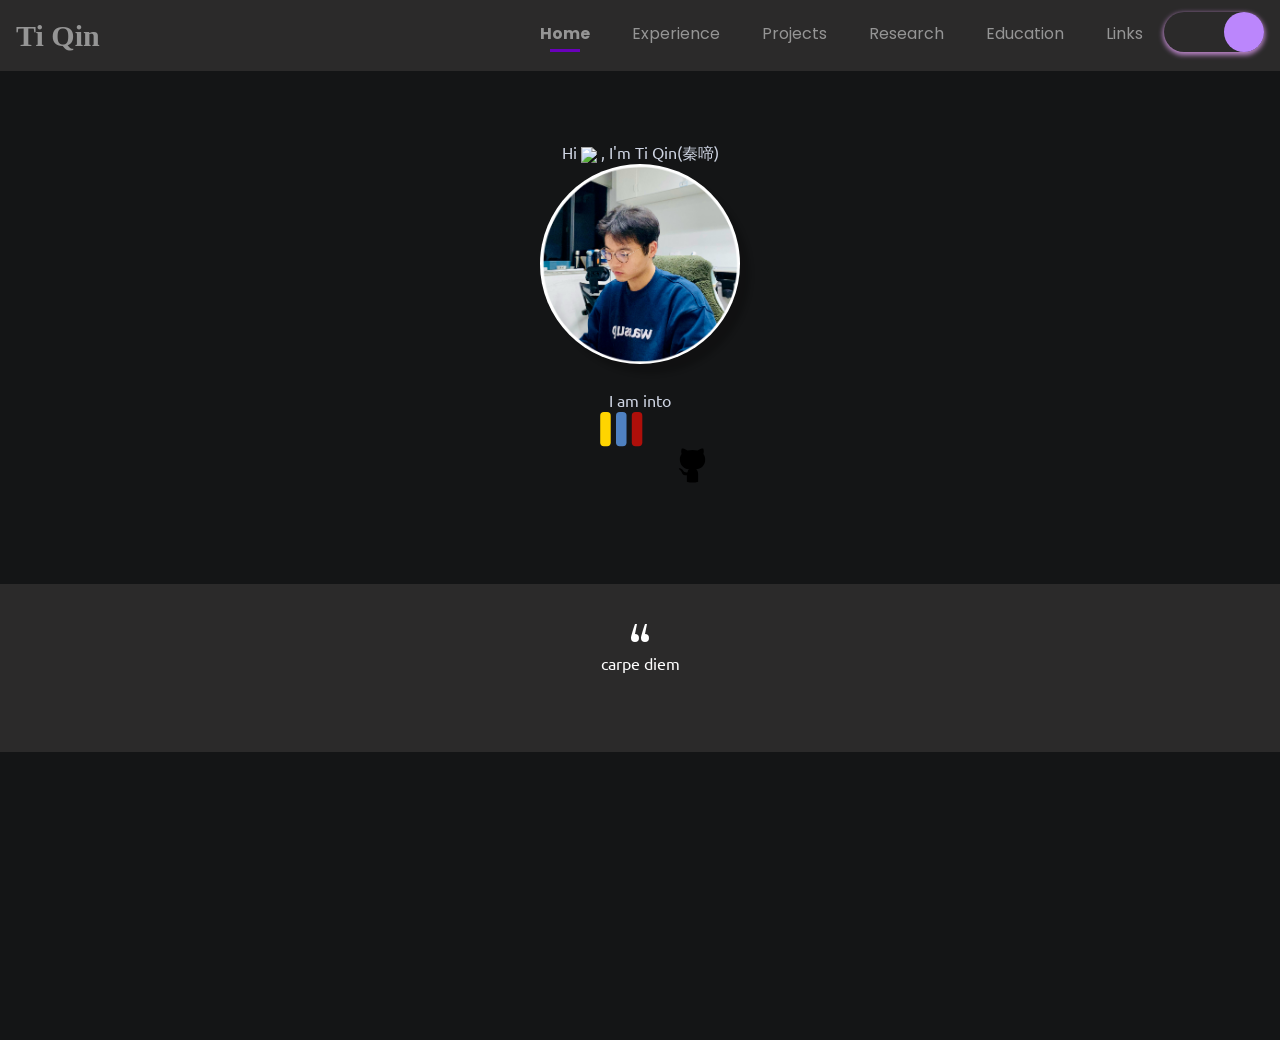
==== index.html @ 48e87ee4 "Deploy personal website" ====
<!DOCTYPE html>
<html lang="en" light-mode="dark">

<head>
    <title>Ti Qin | Home</title>
    <meta charset="UTF-8">
    <meta name="viewport" content="width=device-width, initial-scale=1.0">
    <meta name="keywords" content="free portfolio template,portfolio template, portfolio website template, open source, open sourcing, contributing to open source" />
    <meta name="description" content="This project serves free and beautiful portfolio template for everyone. Anyone can showcase their work including moocs, education, projects, experience,etc. to the world." />
    <!-- Robot.txt -->
    <meta name="robots" content="index,follow" />
    <meta name="Googlebot" content="index,follow" />
    <meta name="AdsBot-Google" content="index,follow" />
    <meta property="og:site_name" content="https://portfolio.smaranjitghose.codes/">
    <meta property="og:title" content="Ti Qin | Home">
    <meta property="og:description" content="This project serves free and beautiful portfolio template for everyone. Anyone can showcase their work including moocs, education, projects, experience,etc. to the world.">
    <meta property="og:type" content="website">
    <meta property="og:url" content="https://portfolio.smaranjitghose.codes/">
    <meta name="twitter:card" content="summary">
    <meta name="twitter:site" content="https://portfolio.smaranjitghose.codes/">
    <meta name="application-name" content="Ti Qin | Home" />
    <meta name="apple-mobile-web-app-title" content="Ti Qin | Home" />
    <meta name="summary" content="An open source project aimed at providing free and beautiful templates to everyone for building their portfolio websites and showcase their work to the world." />
    <!--For Dark/Light mode Toggle-->
    <script src="https://code.iconify.design/1/1.0.4/iconify.min.js"></script>
    <!--Import Google Icon Font-->
    <link rel="stylesheet" href="https://maxcdn.bootstrapcdn.com/bootstrap/4.5.0/css/bootstrap.min.css" />
    <link href="https://fonts.googleapis.com/css2?family=Poppins:wght@200;300&display=swap" rel="stylesheet">
    <script src='https://kit.fontawesome.com/a076d05399.js'></script>
    <link rel="stylesheet" href="assets/css/preloader.css">
    <link rel="stylesheet" href="assets/css/home.css">
    <link rel="stylesheet" href="assets/css/style.css">
    <!-- Favicon -->
    <link id='favicon' rel="shortcut icon" href="assets/images/Cloud.PNG" type="image/x-png">
    <!-- Font awesome icons -->
    <link rel="stylesheet" href="https://cdnjs.cloudflare.com/ajax/libs/font-awesome/5.15.1/css/all.min.css" integrity="sha512-+4zCK9k+qNFUR5X+cKL9EIR+ZOhtIloNl9GIKS57V1MyNsYpYcUrUeQc9vNfzsWfV28IaLL3i96P9sdNyeRssA==" crossorigin="anonymous" />
    <link rel="stylesheet" href="https://cdn.jsdelivr.net/gh/jpswalsh/academicons@1/css/academicons.min.css">
    <script defer src="./assets/js/dynamicTitle.js"></script>
    <!-- Global site tag (gtag.js) - Google Analytics -->
    <script async src="https://www.googletagmanager.com/gtag/js?id=G-M11CMZ12Q"></script>
    <script>
        window.dataLayer = window.dataLayer || [];
        function gtag(){dataLayer.push(arguments);}
        gtag('js', new Date());

        gtag('config', 'G-M11CMZ12Q');
    </script>
</head>

<body class="no-scroll-preload">
    <!-- loader -->
    <div class="loader-container">
        <div class="atom">
            <div class="electron"></div>
            <div class="electron-alpha"></div>
            <div class="electron-omega"></div>
        </div>
    </div>

    <!--Dynamic Nav Bar-->

    <!--Particles effect-->
    <div id="home">
        <section class="center">
            <div id="particles-js"></div>
        </section>
    </div>
    <center>
        <!-- Home Section -->
        <div class="text col-sm-6" style="margin-top: 140px;">Hi <span class="wave"><img src="assets/images/Hand.gif" width="35px"></span>&nbsp;, I'm <span class="header">Ti Qin(秦啼)</span>
            <div class="center">
                <div>
                    <img src="assets/images/man.jpg" alt="" class="rounded-circle" height="200" width="200">
                </div>
                <br/>
                <span style="display: inline;">I am into <span class="animated-text"
                    data-words="Bioinformatics, Machine Learning, Genetics, Multi-Omics, Evolution"></span>
                </span>
                <div>
                    <div class="social-icons">

                        <!--
                        <a class="socialicon twitter" href="" target="_blank" rel="author">
                            SVG code for twitter icon
                            <svg class="twitter-icon" version="1.1" id="Layer_1" xmlns="http://www.w3.org/2000/svg" xmlns:xlink="http://www.w3.org/1999/xlink" x="0px" y="0px" viewBox="0 0 500 500" enable-background="new 0 0 500 500" xml:space="preserve">
                                bird body
                                <path id="body" fill="#5DA8DC" d="M142.9,364.1c-1.6,1-3,1.7-4,2.3c-3,1.5-7.9,3.8-14.9,6.9c-7,3.1-14.7,5.7-23.1,7.9
                                                c-8.4,2.2-15.6,3.8-21.8,4.7c-6.2,0.9-12.2,1.5-18.1,1.8s-11.4,0.3-16.7,0c-5.2-0.3-8.5-0.5-9.6-0.6l-1.8-0.2l-0.4-0.1l-0.4-0.1v0.8
                                                h0.2l0.1,0.1l0.1,0.1l0.1,0.1l0.1,0.1l0.1,0.1H33l0.4,0.2l0.4,0.2l0.1,0.1l0.1,0.1l0.1,0.1l0.1,0.1l3.6,2.2c2.4,1.5,4.5,2.6,6.4,3.6
                                                s6.6,3.3,14.1,7.1c7.6,3.7,16.6,7.4,27.2,11.1s18.6,6.2,24,7.4c5.4,1.3,12.8,2.6,22.2,3.9s14.9,2.1,16.3,2.2
                                                c1.5,0.1,3.3,0.3,5.5,0.4l3.3,0.2v0.2h25.6v-0.2l14-1.3c9.3-0.9,17.6-2.1,25-3.3c7.3-1.3,14.9-3.1,22.8-5.5
                                                c7.9-2.4,15.3-4.9,22.4-7.7c7.1-2.8,13.7-5.7,19.7-9c6.1-3.2,11.3-6,15.6-8.5c4.3-2.5,9.1-5.6,14.2-9.3c5.2-3.7,10-7.5,14.6-11.2
                                                s7.1-5.9,7.7-6.4c0.6-0.6,4-4,10.2-10.2c6.2-6.3,11.3-11.9,15.4-16.8c4-5,8-10.3,12-15.9c3.9-5.6,8.3-12.5,13-20.6
                                                s9.2-17.3,13.5-27.5s8-20.7,11-31.5c3-10.7,5.2-20.4,6.7-28.9s2.4-16.5,3-23.8c0.5-7.3,0.8-13.9,0.9-19.7s2.5-10.8,7.4-14.8
                                                s9.9-8.5,15-13.7c5.1-5.1,7.9-8,8.3-8.7c0.5-0.7,0.9-1.1,1.1-1.2c0.3-0.1,2.1-2.3,5.3-6.7c3.3-4.4,5-6.6,5-6.7l0.1-0.1l0.2-0.4
                                                l0.2-0.4l0.1-0.1l0.1-0.1l0.1-0.1l0.1-0.1l0.1-0.1l0.1-0.1l0.1-0.1l0.1-0.1l0.1-0.1l0.1-0.1l0.2-0.1l0.2-0.1V115l-1,0.3l-0.8,0.1
                                                l-0.4,0.2l-0.4,0.2l-0.4,0.2l-0.4,0.2l-0.6,0.2l-1.2,0.4l-10.6,3.6c-6.7,2.2-13.7,4.1-21,5.7l-11,2.4h-1.9l0.1-0.1l0.1-0.1l0.1-0.1
                                                l0.1-0.1l0.1-0.1l0.1-0.1l0.1-0.1l0.1-0.1l0.4-0.2l0.4-0.2l0.1-0.1l0.1-0.1l0.1-0.1l0.1-0.1l0.4-0.2l0.4-0.2l1.9-1.3
                                                c1.3-0.9,2.4-1.8,3.3-2.8s2.8-2.7,5.6-5.1c2.8-2.4,6-6,9.5-10.7s6.5-9.4,8.8-14s3.6-7.2,3.7-7.9c0.1-0.6,0.3-1.2,0.4-1.6l0.2-0.6
                                                l0.2-0.4l0.2-0.4l0.2-0.6l0.2-0.6l0.1-0.6l0.1-0.6l-0.4,0.1l-0.4,0.1l-0.1,0.1l-0.1,0.1l-0.1,0.1l-0.1,0.1l-0.4,0.2l-0.4,0.2
                                                l-0.4,0.2l-0.4,0.2l-0.1,0.1c-0.1,0.1-0.8,0.4-1.9,1.2c-1.2,0.7-4.7,2.4-10.5,5s-11.6,5-17.5,7.1s-11.4,3.7-16.5,4.9
                                                s-8.8,0.5-11.3-1.9c-2.4-2.4-5.2-4.7-8.3-6.9c-3.1-2.2-6.5-4.3-10.4-6.4c-3.8-2.1-7.7-3.9-11.8-5.5c-4-1.6-8.6-2.9-13.5-3.8
                                                l-7.4-1.5h-20.5v0.1c0,0.1-1.7,0.4-5.1,0.9s-7.6,1.6-12.6,3.3c-5,1.7-10.4,4.2-16.3,7.4c-5.9,3.3-11.1,7-15.7,11.2
                                                s-8.3,8.3-11.2,12.2c-2.9,3.9-5.2,7.4-7,10.5C221.5,163.3,231.3,307,142.9,364.1z" />

                                wing1
                                <path id="wing1" fill="#5DA8DC" d="M233.2,181.5c-5-0.5-12.4-1.7-22.2-3.6c-9.8-1.8-16.8-3.3-20.8-4.5s-11.1-3.7-21.2-7.4
                                                c-10.1-3.8-19.5-8-28.3-12.8c-8.8-4.7-16.8-9.5-24-14.4s-13.1-9.1-17.5-12.8c-4.5-3.7-7.1-6-7.9-7s-1.5-1.6-1.9-1.8
                                                c-0.5-0.2-3.2-2.7-8-7.6s-9.1-9.2-12.6-13.2l-5.3-5.9l-0.1-0.1l-0.1-0.1L63.1,90l-0.2-0.4l-0.1-0.1l-0.1-0.1l-0.1-0.1l-0.1-0.1
                                                l-0.1-0.1L62.3,89l-0.1-0.1l0,0.1l-0.1,0.1L62,89.2l0,0.1l-0.1,0.1L61.7,90l-0.2,0.6L57.9,98c-2.2,5-3.9,9.7-5.1,14.1
                                                c-1.2,4.5-1.9,8.5-2.4,12c-0.4,3.5-0.5,7.8-0.4,12.8s0.7,10,1.8,15.1c1,5.1,2.6,10.2,4.6,15.2c2.1,5.1,4,9.2,5.8,12.5
                                                c1.8,3.2,3.9,6.4,6.3,9.2c2.4,2.9,4.7,5.6,7.1,8.3s4.6,4.7,6.7,6.4c2.2,1.6,3.3,2.5,3.4,2.5l0.1,0.1l0.4,0.2l0.4,0.2l0.1,0.1
                                                l0.1,0.1l0.1,0.1L87,207l0.4,0.2l0.4,0.2l0.1,0.1l0.1,0.1l0.1,0.1l0.1,0.1l0.1,0.1l0.1,0.1l0.1,0.1l0.1,0.1H85l-1.8-0.2
                                                c-1.2-0.1-4.8-0.9-10.8-2.2s-11.1-2.9-15.1-4.7l-6.1-2.8l-0.4-0.2l-0.4-0.2l-0.4-0.2l-0.4-0.2l-0.4-0.1l-0.4-0.1l0.7,8.3
                                                c0.4,5.5,1.4,11,2.8,16.3c1.5,5.4,3.6,11,6.5,16.9s6.2,11.1,9.8,15.5c3.7,4.5,7,8.1,10.1,11c3.1,2.8,6.3,5.4,9.8,7.8
                                                c3.4,2.4,8,4.8,13.8,7.3s9.3,3.9,10.6,4.3c1.3,0.4,2.2,0.6,2.8,0.8l0.8,0.2l0.8,0.2l0.8,0.2l0.8,0.2l0.8,0.2l-0.1,0.1l-0.1,0.1
                                                l-0.1,0.1l-0.1,0.1l-1,0.2l-1,0.2l-0.8,0.2c-0.5,0.1-1.9,0.4-4.3,0.8s-6.6,0.6-12.8,0.8c-6.2,0.1-10.7,0-13.5-0.4l-4.3-0.6L81,288
                                                l-0.6-0.1l0.1,0.4l0.1,0.4l0.2,0.6l0.2,0.6l3.2,7.2c2.2,4.8,4.4,9,6.7,12.7c2.3,3.7,5.1,7.2,8.3,10.7c3.2,3.5,5.8,6.2,7.9,8
                                                c2.1,1.9,5.3,4.3,9.9,7.2c4.6,2.9,9.3,5.4,14.1,7.4c4.9,2.1,9.4,3.7,13.5,4.7c4.2,1,7.3,1.6,9.2,1.8c1.9,0.1,4,0.3,6.1,0.4l3.1,0.2
                                                c117.9-117.9,82.9-167.7,82.9-167.7l-2.8-0.1C241.6,182.3,238.2,181.9,233.2,181.5z" />
                                wing2
                                <path id="wing2" fill="#5DA8DC" d="M233.2,181.5c-5-0.5-12.4-1.7-22.2-3.6c-9.8-1.8-16.8-3.3-20.8-4.5s-11.1-3.7-21.2-7.4
                                                c-10.1-3.8-19.5-8-28.3-12.8c-8.8-4.7-16.8-9.5-24-14.4s-13.1-9.1-17.5-12.8c-4.5-3.7-7.1-6-7.9-7s-1.5-1.6-1.9-1.8
                                                c-0.5-0.2-3.2-2.7-8-7.6s-9.1-9.2-12.6-13.2l-5.3-5.9l-0.1-0.1l-0.1-0.1L63.1,90l-0.2-0.4l-0.1-0.1l-0.1-0.1l-0.1-0.1l-0.1-0.1
                                                l-0.1-0.1L62.3,89l-0.1-0.1l0,0.1l-0.1,0.1L62,89.2l0,0.1l-0.1,0.1L61.7,90l-0.2,0.6L57.9,98c-2.2,5-3.9,9.7-5.1,14.1
                                                c-1.2,4.5-1.9,8.5-2.4,12c-0.4,3.5-0.5,7.8-0.4,12.8s0.7,10,1.8,15.1c1,5.1,2.6,10.2,4.6,15.2c2.1,5.1,4,9.2,5.8,12.5
                                                c1.8,3.2,3.9,6.4,6.3,9.2c2.4,2.9,4.7,5.6,7.1,8.3s4.6,4.7,6.7,6.4c2.2,1.6,3.3,2.5,3.4,2.5l0.1,0.1l0.4,0.2l0.4,0.2l0.1,0.1
                                                l0.1,0.1l0.1,0.1L87,207l0.4,0.2l0.4,0.2l0.1,0.1l0.1,0.1l0.1,0.1l0.1,0.1l0.1,0.1l0.1,0.1l0.1,0.1l0.1,0.1H85l-1.8-0.2
                                                c-1.2-0.1-4.8-0.9-10.8-2.2s-11.1-2.9-15.1-4.7l-6.1-2.8l-0.4-0.2l-0.4-0.2l-0.4-0.2l-0.4-0.2l-0.4-0.1l-0.4-0.1l0.7,8.3
                                                c0.4,5.5,1.4,11,2.8,16.3c1.5,5.4,3.6,11,6.5,16.9s6.2,11.1,9.8,15.5c3.7,4.5,7,8.1,10.1,11c3.1,2.8,6.3,5.4,9.8,7.8
                                                c3.4,2.4,8,4.8,13.8,7.3s9.3,3.9,10.6,4.3c1.3,0.4,2.2,0.6,2.8,0.8l0.8,0.2l0.8,0.2l0.8,0.2l0.8,0.2l0.8,0.2l-0.1,0.1l-0.1,0.1
                                                l-0.1,0.1l-0.1,0.1l-1,0.2l-1,0.2l-0.8,0.2c-0.5,0.1-1.9,0.4-4.3,0.8s-6.6,0.6-12.8,0.8c-6.2,0.1-10.7,0-13.5-0.4l-4.3-0.6L81,288
                                                l-0.6-0.1l0.1,0.4l0.1,0.4l0.2,0.6l0.2,0.6l3.2,7.2c2.2,4.8,4.4,9,6.7,12.7c2.3,3.7,5.1,7.2,8.3,10.7c3.2,3.5,5.8,6.2,7.9,8
                                                c2.1,1.9,5.3,4.3,9.9,7.2c4.6,2.9,9.3,5.4,14.1,7.4c4.9,2.1,9.4,3.7,13.5,4.7c4.2,1,7.3,1.6,9.2,1.8c1.9,0.1,4,0.3,6.1,0.4l3.1,0.2
                                                c117.9-117.9,82.9-167.7,82.9-167.7l-2.8-0.1C241.6,182.3,238.2,181.9,233.2,181.5z" />
                            </svg>
                        </a>
                        -->

                        <!--
                        <a class="socialicon dribbble" href="" target="_blank" rel="author">
                            <svg class="dribbble-icon" viewBox="0 0 256 256" version="1.1" xmlns="http://www.w3.org/2000/svg" xmlns:xlink="http://www.w3.org/1999/xlink" preserveAspectRatio="xMidYMid">
                            <g>
                                <path
                                    d="M128,255.7 C57.4,255.7 0,198.4 0,127.9 C0,57.3 57.4,0 128,0 C198.6,0 256,57.3 256,127.8 C256,198.3 198.6,255.7 128,255.7 L128,255.7 L128,255.7 Z M235.9,145.3 C232.2,144.1 202.1,135.2 167.8,140.6 C182.1,179.8 187.9,211.8 189,218.4 C213.6,201.9 231.1,175.7 235.9,145.3 L235.9,145.3 L235.9,145.3 Z M170.7,228.5 C169.1,218.9 162.7,185.5 147.4,145.7 C147.2,145.8 146.9,145.9 146.7,145.9 C85,167.4 62.9,210.1 60.9,214.1 C79.4,228.5 102.7,237.1 128,237.1 C143.1,237.2 157.6,234.1 170.7,228.5 L170.7,228.5 L170.7,228.5 Z M46.8,201 C49.3,196.8 79.3,147.2 135.7,128.9 C137.1,128.4 138.6,128 140,127.6 C137.3,121.4 134.3,115.2 131.1,109.1 C76.5,125.4 23.5,124.7 18.7,124.6 C18.7,125.7 18.6,126.8 18.6,127.9 C18.7,156 29.3,181.6 46.8,201 L46.8,201 L46.8,201 Z M21,105.6 C25.9,105.7 70.9,105.9 122.1,92.3 C104,60.1 84.4,33.1 81.6,29.2 C50.9,43.6 28.1,71.8 21,105.6 L21,105.6 L21,105.6 Z M102.4,21.8 C105.4,25.8 125.3,52.8 143.2,85.7 C182.1,71.1 198.5,49.1 200.5,46.3 C181.2,29.2 155.8,18.8 128,18.8 C119.2,18.8 110.6,19.9 102.4,21.8 L102.4,21.8 L102.4,21.8 Z M212.6,58.9 C210.3,62 192,85.5 151.6,102 C154.1,107.2 156.6,112.5 158.9,117.8 C159.7,119.7 160.5,121.6 161.3,123.4 C197.7,118.8 233.8,126.2 237.4,126.9 C237.1,101.2 227.9,77.5 212.6,58.9 L212.6,58.9 L212.6,58.9 Z"
                                    fill="#B2215A" y="0"></path>
                            </g>
                            </svg>
                        </a>
                        -->

                        <!--
                        <a class="socialicon linkedin" href="" target="_blank" rel="author">
                            <svg class="linkedin-icon" xmlns="http://www.w3.org/2000/svg" width="35" viewBox="0 0 24 24" fill="#0e76a8" stroke-width="1" stroke-linecap="round" stroke-linejoin="round" class="feather feather-linkedin">
                                <path d="M16 8a6 6 0 0 1 6 6v7h-4v-7a2 2 0 0 0-2-2 2 2 0 0 0-2 2v7h-4v-7a6 6 0 0 1 6-6z"></path>
                                <rect x="2" y="9" width="4" height="12"></rect>
                                <circle cx="4" cy="4" r="2"></circle>
                            </svg>
                        </a>
                        -->

                        <a class="socialicon codeforces" href="" target="_blank" rel="author">
                            <svg class="codeforces-icon" xmlns="http://www.w3.org/2000/svg" viewBox="5 0 14 19" width="100" height="100">
                                <g>
                                    <rect class="red" x="15" width="2" height="6.5" rx="0.7" y="0" fill="#AE0F0A" />
                                    <rect class="blue" x="12" width="2" height="6.5" rx="0.7" y="0" fill="#4F81C1" />
                                    <rect class="yellow" x="9" width="2" height="6.5" rx="0.7" y="0" fill="#FFD400" />
                                </g>
                            </svg>
                        </a>

                        <!--
                        <a class="socialicon kaggle" href="" target="_blank" rel="author">
                            <i class="fab fa-kaggle"></i>
                        </a>
                        -->

                        <!--
                        <a class="socialicon instagram" href="" target="_blank" rel="author">
                            svg code for instagram icon
                            <svg class="instagram-icon" x="0px" y="0px" viewBox="0 0 202.5 202.5" style="enable-background:new 0 0 202.5 202.5;">
                                <circle id="littleCircle" class="st0" cx="101" cy="101.5" r="18.9" />
                                <circle id="shutter" class="st0" cx="101" cy="101.5" r="8" />
                                <circle id="lens" class="st0" cx="125.5" cy="78.6" r="2.9" />
                                <path id="camera" class="st0" d="M79,60.5h44c10.5,0,19,8.5,19,19v44c0,10.5-8.5,19-19,19H79c-10.5,0-19-8.5-19-19v-44
                                                                                                        C60,69,68.5,60.5,79,60.5z" />
                            </svg>
                        </a>
                        -->

                        <a class="socialicon github" href="" target="_blank" rel="author">
                            <!-- SVG code for Github icon -->
                            <svg class="github-icon" width="45px" height="45px" viewBox="0 0 300 300">
                                <!-- body -->
                                <path id="body" d="M112.5,234.4v43.1c24.5,7.5,50.5,7.5,75,0V225c-0.4-11.1-4.9-21.6-12.7-29.6c30-3.4,59.5-23.5,59.5-64.1
                                                            c0.9-13.9-3.3-27.7-11.8-38.7c4.1-11.6,3.7-24.4-1.3-35.7c0,0-11.2-3.7-37.5,13.8c-22.1-6.1-45.3-6.1-67.4,0
                                                            C90.6,53.3,78.9,56.8,78.9,56.8c-5,11.3-5.4,24.1-1.3,35.7c-8.5,11.1-12.7,24.8-11.9,38.7c0.2,33.8,26.4,61.8,60.2,64.1
                                                            c-5,4.7-8.1,11.1-8.6,18" />
                                <!-- arm                             -->
                                <path id="arm" d="M125.2,213.4c-13.9,7.8-31.5,2.8-39.3-11.2c-4.3-7.7-12-12.8-20.7-13.8c-11.2,0-4.6,6.4,0,9.4
                                                            c6,5.1,10.8,11.5,13.8,18.8c2.9,7.4,7.7,24.1,41.5,17.8" />
                            </svg>
                        </a>
                    </div>
                </div>
            </div>
        </div>
    </center>

    <br><br><br>
    <!-- Dynamic footer section -->
    <script src="https://code.jquery.com/jquery-3.5.1.min.js" integrity="sha256-9/aliU8dGd2tb6OSsuzixeV4y/faTqgFtohetphbbj0=" crossorigin="anonymous"></script>

    <!-- Google Analytics -->
    <script async src="https://www.googletagmanager.com/gtag/js?id=G-G6D61F5TL4"></script>
    <!-- Fetching our Google Tag Manager -->

    <!--JavaScript at end of body for optimized loading-->
    <script src="assets/js/app.js"></script>
    <script src="https://cdnjs.cloudflare.com/ajax/libs/popper.js/1.12.9/umd/popper.min.js" integrity="sha384-ApNbgh9B+Y1QKtv3Rn7W3mgPxhU9K/ScQsAP7hUibX39j7fakFPskvXusvfa0b4Q" crossorigin="anonymous"></script>
    <script src="https://maxcdn.bootstrapcdn.com/bootstrap/4.0.0/js/bootstrap.min.js" integrity="sha384-JZR6Spejh4U02d8jOt6vLEHfe/JQGiRRSQQxSfFWpi1MquVdAyjUar5+76PVCmYl" crossorigin="anonymous"></script>
    <script src='https://cdnjs.cloudflare.com/ajax/libs/particles.js/2.0.0/particles.min.js'></script>
    <script src="assets/js/particle.js"></script>

</body>

</html>
---- assets/css/style.css ----
@import url("https://fonts.googleapis.com/css2?family=Ubuntu:wght@300;400;500;700&display=swap");

@font-face {
  font-family: "Agustina";
  src: url(../fonts/Agustina.woff);
}


/*CSS variable declaration for light/dark mode*/

html[data-theme="light"] {
  --bg-mybtn: red;
  --bg-nav: black;
  --bg-nav-img: black;
  --bg-footer: #DDE1EC;
  --bg: #ffffff;
  --text: #191919;
  --text-color: #6c757d;
  --col-icon: black;
  --col-bd-radius: rgb(2, 2, 2);
  --col-box-shadow: #000000 2px 2px 4px, #4D4D4D -2px -2px 4px;
  --col-box-shadow-hover: inset #8a7373 2px 2px 4px, inset #4D4D4D -2px -2px 4px;
  --col-bd-icon: transparent;
  --bg-icon: #fff;
  --col-icon-twitter: #1da1f2;
  --col-icon-dribbble: #ea4c89;
  --col-icon-linkedin: #0e76a8;
  --col-icon-kaggle: #41aff3;
  --col-icon-github: #24292e;
  --col-icon-instagram: rgb(201, 94, 174);
  --col-icon-mail: rgb(209, 82, 82);
  --col-icon-google-scholar: #3cba54;
  --col-icon-codeforces: rgb(19, 145, 184);
  --col-icon-leetcode: rgb(255, 181, 62);
  --shadow-col: rgba(0, 0, 0, 0.3);
}

html[data-theme="dark"] {
  --bg-mybtn: rgb(230, 109, 129);
  --bg-nav: #6617cb;
  --bg-nav-img: linear-gradient(315deg, #6617cb 0%, #882463 74%);
  --bg-footer: linear-gradient(315deg, #6617cb 0%, #882463 74%);
  --bg: #191919;
  --text: #ffffff;
  --text-color: #fff;
  --bg-txt-img: linear-gradient(315deg, #d5adc8 0%, #ff8489 74%);
  --txt-fill: transparent;
  --col-icon: white;
  --col-bd-radius: black;
  --col-bd-icon: transparent;
  --col-box-shadow: 5px 5px 10px rgba(22, 21, 21, 0.7), -5px -5px 10px rgba(255, 255, 255, 0.1);
  --col-box-shadow-hover: inset rgba(255, 255, 255, 1) 2px 2px 4px, inset rgba(255, 255, 255, 0.5) -2px -2px 4px;
  --col-icon-twitter: #1da1f2;
  --col-icon-dribbble: #ea4c89;
  --col-icon-linkedin: #0e76a8;
  --col-icon-kaggle: #41aff3;
  --col-icon-github: #24292e;
  --col-icon-instagram: rgb(201, 94, 174);
  --col-icon-mail: rgb(209, 82, 82);
  --col-icon-google-scholar: #3cba54;
  --col-icon-codeforces: rgb(19, 145, 184);
  --col-icon-leetcode: rgb(255, 181, 62);
  --col-white: #fff;
}


/*
---------------------------
      SCROLLBAR
---------------------------
*/

::-webkit-scrollbar {
  width: 16px;
}

::-webkit-scrollbar-track {
  -webkit-box-shadow: inset 0 0 6px #bb86fc;
  border-radius: 2px;
  background: #f1f1f1;
}

::-webkit-scrollbar-thumb {
  border-radius: 2px;
  max-height: 10px;
  -webkit-box-shadow: inset 0 0 6px #bb86fc;
  background: #bb86fc;
  transition: 0.3s;
}

::-webkit-scrollbar-thumb:hover {
  background: #ca9eff;
  
}

/* Custom Scrollbar for Mozilla Firefox*/
html{
  overflow-y: visible;
  scrollbar-color: #ca9eff #f1f1f1;
  scrollbar-width: auto;
}

body {
  height: 100vh;
  margin: 0;
  overflow-x: hidden;
  color: var(--text);
  font-family: "Poppins", sans-serif;
  background-color: var(--bg);
}
.text-center heading1 exp-head {
  color: white;
}


/* Scroll to Top button */

#btnScrollToTop {
  width: 50px;
  height: 50px;
  background-color: #bb86fc;
  color: #fff;
  margin: 8px;
  border: none;
  border-radius: 50%;
  box-shadow: 2px 5px 5px rgba(0, 0, 0, 0.3);
  text-decoration: none;
  position: fixed;
  outline: none;
  bottom: 10px;
  right: 10px;
  animation: up 1.5s infinite;
  -webkit-animation: up 1.5s infinite;
}


/*
---------------------------------------
 SCROLL TO TOP BUTTON MICROANIMATION
---------------------------------------
*/

@keyframes up {
  0% {
      transform: translate(0);
  }
  20% {
      transform: translateY(-15px);
  }
  40% {
      transform: translate(0);
  }
}

@-webkit-keyframes up {
  0% {
      transform: translate(0);
  }
  20% {
      transform: translateY(-15px);
  }
  40% {
      transform: translate(0);
  }
}


/* smooth scrolling to top */

html {
  scroll-behavior: smooth;
}


/*
------------------------------------
   HAMBURGER ANIMATION
------------------------------------
*/

.hamburger_wrapper {
  float: right;
}

.hamburger {
  width: 2.5em;
  height: 2em;
  font-size: 11px;
  cursor: pointer;
  position: relative;
}

.first,
.second,
.third {
  position: absolute;
  background-color: rgba(0, 0, 0, 0.85);
  height: .45em;
  width: 100%;
  float: left;
  border-radius: 2px;
  transition: all .35s ease-in-out;
}

.first {
  top: 0px;
}

.is-active .first {
  transform-origin: .167em .33em;
  transform: rotate(45deg) translate(0.167em, -0.25em);
}

.second {
  top: 50%;
  margin-top: -.25em;
}

.is-active .second {
  opacity: 0;
  transform: translateX(8em)
}

.third {
  bottom: 0px;
  transform-origin: .25em -0.33em;
}

.is-active .third {
  transform: rotate(-45deg) translate(-0.167em, 0.083em);
}

.navbar-brand {
  font-family: Agustina;
  font-size: 30px;
  font-weight: bold;
}

.navbar {
  color: #000000;
  background-color: #fff;
  z-index: 2;
  box-shadow: 0 2px 2px rgb(230, 230, 230);
}

/* Dark Mode toggle switch button */
.dark_toggler {
  -webkit-appearance: none;
  position: relative;
  cursor: pointer;
  width: 100px;
  height: 40px;
  background-image: url(https://i.postimg.cc/857jHw2q/Screenshot-2020-04-16-at-1-07-06-PM.png);
  background-size: cover;
  border-radius: 50px;
  outline: none;
  transition: background-image 0.9s;
  box-shadow: 0px 2px 5px 1px gray;
}

.dark_toggler:before {
  content: "";
  position: absolute;
  top: 0;
  left: 0;
  height: 40px;
  width: 40px;
  background-color: navy;
  border-radius: 50px;
  transition: all 0.9s;
  background-color: #f7ca33;
}

.dark_toggler:checked {
  background-image: url(https://i.postimg.cc/Hn0nstVK/Screenshot-2020-04-16-at-1-07-19-PM.png);
  transition: background-image 0.9s;
  box-shadow: 0px 2px 5px 1px rgb(187, 134, 201);
}

.dark_toggler:checked:before {
  transform: translate(150%);
  transition: all 0.9s;
  background-color: #bb86fc;
}
/* end of dark mode toggle switch button */

html {
  background-color: #f6f6f6;
  transition: background-color .3s;
}

html[light-mode="dark"] {
  background-color: #141516;
  color: #ced4e2;
}

.dark-theme {
  background-color: #2b2a2A;
  transition: background-color .3s;
  box-shadow: 0 0 0;
}

.dark-theme .navbar-nav .nav-link,
.dark-theme .navbar-brand {
  color: rgba(255, 255, 255, 0.5);
}

.dark-theme .nav-link:hover{
color: #ffffff !important;
}

.dark-theme .first,
.dark-theme .second,
.dark-theme .third {
  background-color: rgba(255, 255, 255, 0.5);
}
.dsc{
   box-shadow:   2px 5px 5px 0px rgb(130 216 251), 
   inset -2px -5px 5px 0px rgb(130 216 251);
   background: #1f1d1d;
}
/*
-------------------------------------
  SIDEBAR SVG ANIMATION
--------------------------------------
*/

.bike {
  margin-top: 30px;
  display: block;
}

#right-wheel,
#left-wheel {
  animation: wheel 3s linear infinite;
  transform-origin: center;
  transform-box: fill-box;
}

#man-bike {
  animation: bikes 1s ease-in-out infinite alternate;
  transform-origin: bottom;
}

#hat {
  animation: hat 1s ease-in-out infinite alternate;
  transform-origin: center;
  transform-box: fill-box;
}

@keyframes wheel {
  from {
      transform: rotateZ(0deg);
  }
  to {
      transform: rotateZ(360deg);
  }
}

@keyframes bikes {
  from {
      transform: rotateX(0deg);
  }
  to {
      transform: rotateX(12deg);
  }
}

@keyframes hat {
  from {
      transform: translateY(0%) rotateZ(0deg);
  }
  to {
      transform: translateY(10%) rotateZ(20deg);
  }
}


/*
-------------------------------------
  NAV BAR HIGHLIGHTING
--------------------------------------
*/

@media only screen and (min-width: 1024px) {
  .current-link {
      font-weight: bolder;
      position: relative;
      z-index: 1;
      text-align: center;
  }
  .current-link:after {
      content: "";
      position: absolute;
      left: 34%;
      margin-left: auto;
      margin-right: auto;
      bottom: 0;
      width: 32%;
      border-bottom: 3px solid #6a00bb;
  }
  
  .nav-item-hover::after {
      content: "";
      display: block;
      margin-left: auto;
      margin-right: auto;
      height: 0.15em;
      bottom: 0;
      width: 0%;
      background-color: #6a00bb;
      transition: all ease-in-out 280ms;
  }
  
  .nav-item:hover::after {
      width: 50%;
      
  }

  li.nav-item {
      text-align: center;
  }
  a.nav-link {
      padding: 6px 21px !important;
  }

  /* Hide svg on laptop screens to prevent overlap between sidebar and navbar */
  .bike {
      display: none;
  }
}

/* navbar hover for light mode */
html[light-mode="light"] .nav-link{
  color: #000000 !important;
}
html[light-mode="light"] .nav-link:hover{
  color: 	rgb(106, 0, 187) !important;
}
html[light-mode="light"] .navbar-brand:hover{
  color: #000000 !important;
}

@media (min-width: 992px) {
  .navbar-expand-lg .navbar-nav {
      align-items: center;
  }
}


/**Navbar burger animations**/

.navbar-toggler {
  position: relative;
  display: flex;
  justify-content: center;
  align-items: center;
  cursor: pointer;
  transition: all .2s ease-in-out;
  border-color: white;
  border: none;
  outline: none;
  padding: 0;
  margin: 1.25rem 1rem;
}

.line {
  fill: none;
  stroke: black;
  stroke-width: 6;
  transition: stroke-dasharray 600ms cubic-bezier(0.4, 0, 0.2, 1), stroke-dashoffset 600ms cubic-bezier(0.4, 0, 0.2, 1);
  width: 50px;
}

.line1 {
  stroke-dasharray: 60 207;
  stroke-width: 6;
}

.line2 {
  stroke-dasharray: 60 60;
  stroke-width: 6;
}

.line3 {
  stroke-dasharray: 60 207;
  stroke-width: 6;
}

.open .line1 {
  stroke-dasharray: 90 207;
  stroke-dashoffset: -134;
  stroke-width: 6;
}

.open .line2 {
  stroke-dasharray: 1 60;
  stroke-dashoffset: -30;
  stroke-width: 6;
}

.open .line3 {
  stroke-dasharray: 90 207;
  stroke-dashoffset: -134;
  stroke-width: 6;
}


/*
------------------------
  FOOTER SECTION
------------------------
*/


/* Also have a look at the scroll to top button if changing footer's height (below upArrow in app.js) */

.footer {
  padding-top: 10px;
  font-family: "Poppins", sans-serif;
  background-color: #121212;
}

.tag {
  font-family: "Poppins", sans-serif;
  font: size 20px;
  line-height: 26px;
  text-align: center;
  color: #fff;
  height: 78px;
  margin: 5px auto 0px;
  display: block;
  box-sizing: border-box;
}

.svg-inline--fa {
  vertical-align: -0.200em;
}

.rounded-social-buttons .social-button {
  display: inline-block;
  cursor: pointer;
  width: 3.125rem;
  height: 3.125rem;
  border: 0.125rem solid transparent;
  padding: 0;
  text-decoration: none;
  text-align: center;
  color: #fefefe;
  font-size: 1.5625rem;
  font-weight: normal;
  line-height: 2em;
  border-radius: 1.6875rem;
  transition: all 0.5s ease;
  margin-right: 0.25rem;
  margin-bottom: 0.25rem;
}


/********
Rotate Transition in foote Soical Icon
*********/

.rounded-social-buttons .social-button:hover,
.rounded-social-buttons .social-button:focus {
  transition: background-color 0.3s, var(--trans-props);
}


/*
------------------------------
 TWITTER MICROANIMATION
-------------------------------
*/

.twitter:hover #wing1 {
  transform-origin: center;
  animation: flap 0.4s ease-out infinite alternate;
}

.twitter:hover #wing2 {
  transform-origin: center;
  animation: flap 0.4s ease-in infinite alternate;
}

@keyframes flap {
  50% {
      transform: scaleX(-1) rotate(-45deg) translate(-40px, -40px);
  }
}


/*
-----------------------------
 LINKEDIN MICROANIMATION
-----------------------------
*/

.linkedin:hover .linkedin-icon-footer>rect {
  animation: rect-up 0.3s linear infinite;
}

@keyframes rect-up {
  50% {
      y: 10px;
      height: 11px;
  }
  0% {
      y: 13px;
      height: 8px;
  }
}

.linkedin:hover .linkedin-icon-footer>circle {
  animation: bounce 0.4s linear infinite;
}

@keyframes bounce {
  75% {
      cy: 8px;
  }
  50% {
      cy: 4px
  }
  0% {
      cy: 4px
  }
}


/*
-----------------------------
 INSTAGRAM MICROANIMATION
-----------------------------
*/

.st0 {
  fill: none;
  stroke: #EF4649;
  stroke-width: 7;
  stroke-linecap: round;
  stroke-miterlimit: 10;
}

.instagram-icon-footer:hover #littleCircle {
  stroke-dasharray: 150;
}

.instagram #shutter {
  display: none;
}

.instagram-icon-footer:hover #shutter {
  display: block;
  animation: shutter 1s linear infinite;
}

.instagram-icon-footer:hover #lens {
  fill: #EF4649;
  animation: lens 1.5s linear infinite;
}

@keyframes shutter {
  0%,
  50% {
      stroke-dashoffset: 150;
  }
  75% {
      fill: #EF4649;
      stroke-dashoffset: 0;
      stroke-width: 11;
  }
}

@keyframes lens {
  0%,
  75% {
      opacity: 0;
  }
  100% {
      opacity: 1;
  }
}


/*
-----------------------------
 GITHUB MICROANIMATION
-----------------------------
*/

.github:hover #arm {
  transform-origin: bottom right;
  animation: moveArm 1s infinite alternate;
}

@keyframes moveArm {
  0% {
      transform: rotate(10deg);
  }
  100% {
      transform: rotate(-10deg);
  }
}


/* twitter SVG micro animation */

.twitter-icon-footer {
  margin-bottom: 6px;
  width: 35px;
}


/* linkedin SVG micro animation */

.linkedin-icon-footer {
  margin-bottom: 8px;
  width: 30px;
}


/* instagram SVG micro animation */

.instagram-icon-footer {
  width: 70px;
  padding-right: 24px;
  padding-bottom: 8px;
}


/* github SVG Micro animation */

.github-icon-footer {
  margin-bottom: 8px;
  width: 35px;
}


/*
----------------------------------------
 HOVER EFFECT ON SOCIAL MEDIA ICONS
----------------------------------------
*/

.rounded-social-buttons .social-button.twitter {
  background: #2b2a2A;
  box-shadow: 10px 10px 5px rgb(0 0 0 / 20%);
}

.rounded-social-buttons .social-button.twitter:hover,
.rounded-social-buttons .social-button.twitter:focus {
  color: #000;
  background: #2b2a2A;
}

.rounded-social-buttons .social-button.linkedin {
  background: #2b2a2A;
  box-shadow: 10px 10px 5px rgb(0 0 0 / 20%);
}

.rounded-social-buttons .social-button.linkedin:hover,
.rounded-social-buttons .social-button.linkedin:focus {
  color: #000;
  background: #2b2a2A;
}

.rounded-social-buttons .social-button.instagram {
  background: #2b2a2A;
  box-shadow: 10px 10px 5px rgb(0 0 0 / 20%);
}

.rounded-social-buttons .social-button.instagram:hover,
.rounded-social-buttons .social-button.instagram:focus {
  color: #000;
  background: #2b2a2A;
}

.rounded-social-buttons .social-button.github {
  fill: #ffff;
  background: #2b2a2A;
  box-shadow: 10px 10px 5px rgb(0 0 0 / 20%);
}

.rounded-social-buttons .social-button.github:hover,
.rounded-social-buttons .social-button.github:focus {
  color: #000000;
  background: #2b2a2A;
}


/************
Contact Form In Footer
*************/

.display {
  height: auto;
  width: auto;
  text-align: left;
  color: #fff;
  display: inline;
  font-size: 25px;
  font-weight: 200;
  line-height: 22px;
  border-bottom: 3px solid #bb86fc;
}

.form-header {
  text-align: center;
  margin-bottom: 4rem;
}

form {
  margin: 15px auto;
  color: #000;
}


/*
-------------------
 Footer Form
--------------------
*/

.form-style-6 {
  font: 95% Arial, Helvetica, sans-serif;
  max-width: 400px;
  margin: 10px auto;
  padding: 16px;
  border-radius: 2px;
}

.form-style-6 h1 {
  background: #bb86fc;
  font-size: 140%;
  font-weight: 300;
  text-align: center;
  color: #fff;
  margin: -16px -16px 16px -16px;
}

.form-style-6 input[type="text"],
.form-style-6 input[type="date"],
.form-style-6 input[type="datetime"],
.form-style-6 input[type="email"],
.form-style-6 input[type="number"],
.form-style-6 input[type="search"],
.form-style-6 input[type="time"],
.form-style-6 input[type="url"],
.form-style-6 textarea,
.form-style-6 select {
  -webkit-transition: all 0.30s ease-in-out;
  -moz-transition: all 0.30s ease-in-out;
  -ms-transition: all 0.30s ease-in-out;
  -o-transition: all 0.30s ease-in-out;
  outline: none;
  box-sizing: border-box;
  -webkit-box-sizing: border-box;
  -moz-box-sizing: border-box;
  width: 100%;
  background: transparent;
  margin-bottom: 4%;
  border: #000;
  border-bottom: 2px solid #bb86fc;
  padding: 3%;
  color: rgb(107, 105, 105);
  font: 95% Arial, Helvetica, sans-serif;
  border-radius: 2px;
}

.form-style-6 input[type="text"]:focus,
.form-style-6 input[type="date"]:focus,
.form-style-6 input[type="datetime"]:focus,
.form-style-6 input[type="email"]:focus,
.form-style-6 input[type="number"]:focus,
.form-style-6 input[type="search"]:focus,
.form-style-6 input[type="time"]:focus,
.form-style-6 input[type="url"]:focus,
.form-style-6 textarea:focus,
.form-style-6 select:focus {
  box-shadow: 0 0 5px #bb86fc;
  padding: 3%;
  border: 1px solid #bb86fc;
  border-radius: 2px;
}

.form-style-6 input[type="submit"],
.form-style-6 input[type="button"] {
  box-sizing: border-box;
  -webkit-box-sizing: border-box;
  -moz-box-sizing: border-box;
  width: 100%;
  margin-top: 2rem;
  padding: 3%;
  background: #bb86fc;
  border-bottom: 2px solid #bb86fc;
  border-radius: 23px;
  border-top-style: none;
  border-right-style: none;
  border-left-style: none;
  color: #fff;
  font-size: 20px;
}

.form-style-6 input[type="submit"]:hover,
.form-style-6 input[type="button"]:hover {
  background:#6a00bbd2;;

}

.form-comtainer {
  display: flex;
  align-items: center;
  justify-content: center;
  font-family: "Poppins", sans-serif;
}

.footer hr {
  background-color: rgb(37, 51, 46);
  height: 1.5px;
}


/* to make the navbar open full screen on mobile */

@media (max-width: 768px) {
  .collapse navbar-collapse {
      display: flex;
      justify-content: center;
  }
  .footer {
      padding-top: 10px;
  }
  #navbar-content {
      margin-top: -200px;
      height: 120vh;
      text-align: center;
      transform: translateY(25%);
  }
  #btnScrollToTop {
      display: none;
  }
}

@media (max-width: 414px) {
  .collapse navbar-collapse {
      display: flex;
      justify-content: center;
  }
  #navbar-content {
      margin-top: -180px;
      height: 120vh;
      text-align: center;
      transform: translateY(25%);
  }
  #btnScrollToTop {
      display: none;
  }
}

@media (max-width: 375px) {
  .collapse navbar-collapse {
      display: flex;
      justify-content: center;
  }
  #navbar-content {
      margin-top: -180px;
      height: 120vh;
      text-align: center;
      transform: translateY(25%);
  }
  #btnScrollToTop {
      display: none;
  }
}

@media (max-width: 320px) {
  .collapse navbar-collapse {
      display: flex;
      justify-content: center;
  }
  #navbar-content {
      margin-top: -140px;
      height: 130vh;
      text-align: center;
      transform: translateY(25%);
  }
  .footer {
      margin-top: 6rem;
  }
  #btnScrollToTop {
      display: none;
  }
}


/* box shadow for profile picture */

.rounded-circle {
  box-shadow: 10px 10px 5px rgba(0, 0, 0, 0.2);
  -moz-box-shadow: 10px 10px 5px rgba(0, 0, 0, 0.2);
  -webkit-box-shadow: 10px 10px 5px rgba(0, 0, 0, 0.2);
  -khtml-box-shadow: 10px 10px 5px rgba(0, 0, 0, 0.2);
}
/*
----------------------------
Send button micro animation
----------------------------
*/

#main {
  position: relative;
  margin-left: 4rem;
  width: 270px;
  
}
 button{
width: 15rem;
height: 2.5rem;
outline: none;
}
#lnch :hover{
    cursor: pointer;
    outline: none;
    
}
#lnch {
  font-size: 25px;
  color: #fff;
  line-height: 1;
  /* padding: 20px 25px; */
  text-align: center;
  border-radius: 50px;
  border-style: none;
  transition: 0.5s ease background-color, 0.5s ease box-shadow;
  background: #bb86fc;
}
#lnch_btn {
  position: absolute;
  top: 0px;
  right: 0;
  font-size: 22px;
  line-height: 1;
  color: #fff;
 padding: 10px 50px;
  cursor: pointer;
  transition: 0.3s ease transform;
}
#lnch.launching {
  background-color: #f39c12;
  box-shadow: 0 10px 20px -6px #f39c12;
}
#lnch_btn.launching {
  transform: rotateZ(-90deg);
  animation: shake 0.3s ease 0.5s infinite;
}
@keyframes shake {
  10%,
  90% {
    transform: translate3d(-1px, 0, 0) rotateZ(-90deg);
  }
  20%,
  80% {
    transform: translate3d(1px, 0, 0) rotateZ(-90deg);
  }
  30%,
  50%,
  70% {
    transform: translate3d(-1px, 0, 0) rotateZ(-90deg);
  }
  40%,
  60% {
    transform: translate3d(1px, 0, 0) rotateZ(-90deg);
  }
}

#lnch.launched {
  background-color: #27ae60;
  box-shadow: 0 10px 20px -6px #27ae60;
}

#lnch_btn.launched {
  transform: rotateZ(-90deg);
  animation: moveUp 1s ease 0s forwards;
}
@keyframes moveUp {
  0% {
    margin-top: 0;
    transform: scale(1) rotateZ(-90deg);
  }
  100% {
    color: #ff1f5a;
    margin-top: -100px;
    transform: scale(0) rotateZ(-90deg);
  }
}

:root {
  --site-font: "Ubuntu", Arial, sans-serif;
}

body,
body :where(h1, h2, h3, h4, h5, h6, p, a, span, div, li, label, input, textarea, button, select, small, strong, em) {
  font-family: var(--site-font) !important;
}

.navbar,
.navbar :where(a, span, div, li, label, input, button) {
  font-family: "Poppins", sans-serif !important;
}

.navbar .navbar-brand {
  font-family: Agustina !important;
}
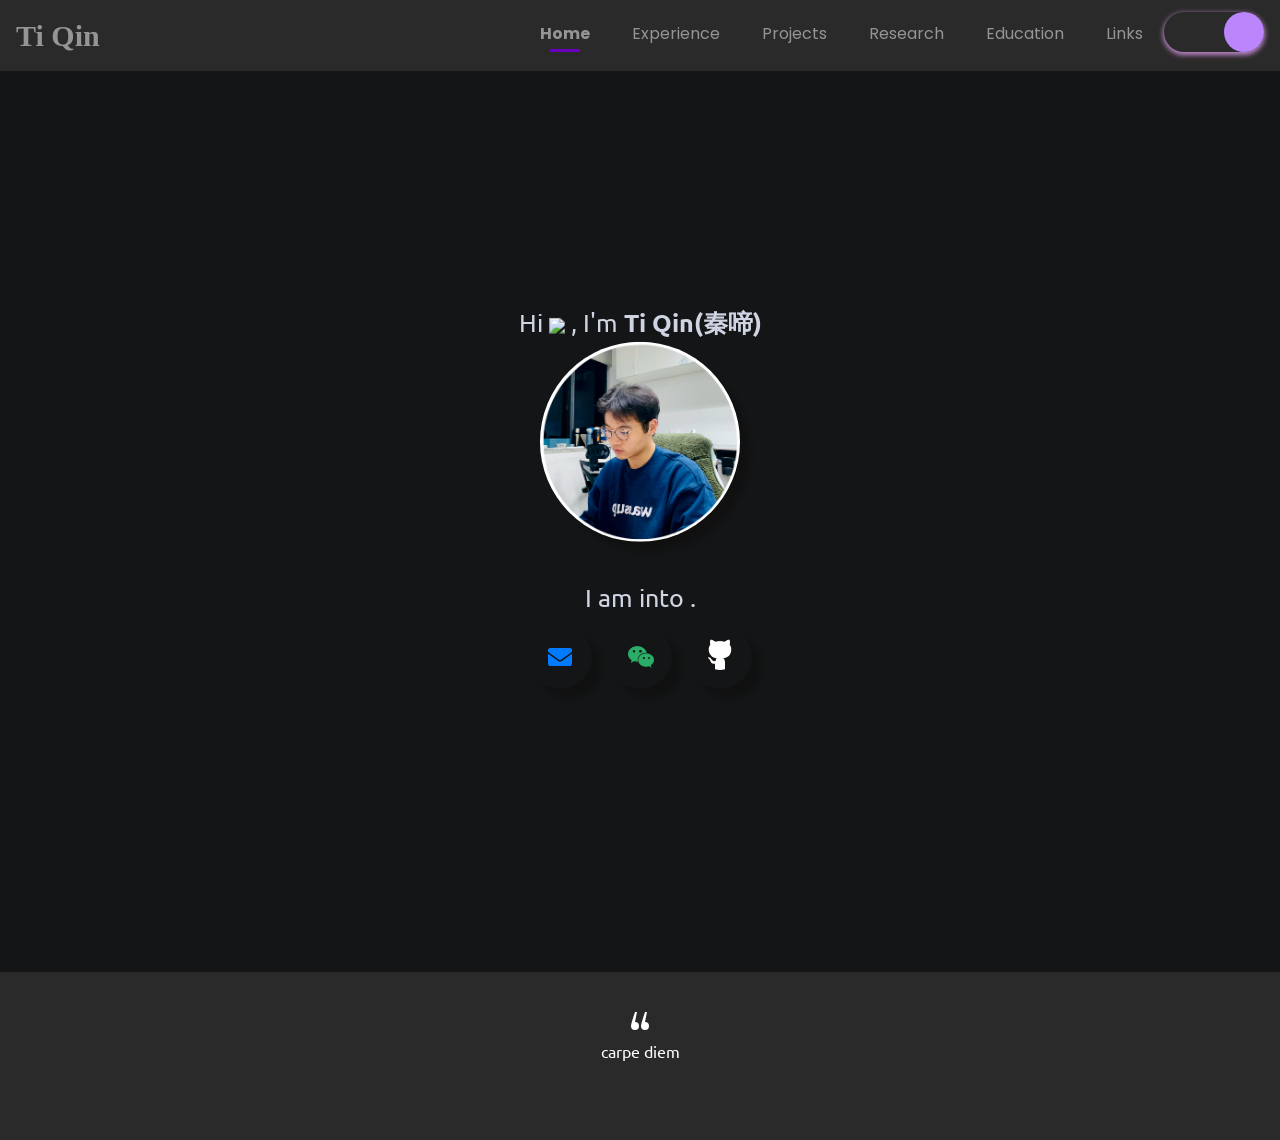
==== commit 21153484: "Deploy personal website" ====
--- a/index.html
+++ b/index.html
@@ -159,14 +159,12 @@
                         </a>
                         -->
 
-                        <a class="socialicon codeforces" href="" target="_blank" rel="author">
-                            <svg class="codeforces-icon" xmlns="http://www.w3.org/2000/svg" viewBox="5 0 14 19" width="100" height="100">
-                                <g>
-                                    <rect class="red" x="15" width="2" height="6.5" rx="0.7" y="0" fill="#AE0F0A" />
-                                    <rect class="blue" x="12" width="2" height="6.5" rx="0.7" y="0" fill="#4F81C1" />
-                                    <rect class="yellow" x="9" width="2" height="6.5" rx="0.7" y="0" fill="#FFD400" />
-                                </g>
-                            </svg>
+                        <a class="socialicon mail" href="mailto:qinti@zju.edu.cn" rel="author" aria-label="Email">
+                            <i class="fas fa-envelope mail-icon"></i>
+                        </a>
+
+                        <a class="socialicon wechat" href="#wechat-qr" rel="author" aria-label="WeChat">
+                            <i class="fab fa-weixin wechat-icon"></i>
                         </a>
 
                         <!--
@@ -188,7 +186,7 @@
                         </a>
                         -->
 
-                        <a class="socialicon github" href="" target="_blank" rel="author">
+                        <a class="socialicon github" href="https://github.com/ti-qin" target="_blank" rel="author">
                             <!-- SVG code for Github icon -->
                             <svg class="github-icon" width="45px" height="45px" viewBox="0 0 300 300">
                                 <!-- body -->
@@ -207,6 +205,15 @@
         </div>
     </center>
 
+    <div id="wechat-qr" class="wechat-modal">
+        <a class="wechat-modal-backdrop" href="#" aria-label="Close WeChat QR code"></a>
+        <div class="wechat-modal-card" role="dialog" aria-modal="true" aria-labelledby="wechat-modal-title">
+            <a class="wechat-modal-close" href="#" aria-label="Close WeChat QR code">&times;</a>
+            <h2 id="wechat-modal-title">WeChat</h2>
+            <img src="assets/images/wechat.jpg" alt="WeChat QR code">
+        </div>
+    </div>
+
     <br><br><br>
     <!-- Dynamic footer section -->
     <script src="https://code.jquery.com/jquery-3.5.1.min.js" integrity="sha256-9/aliU8dGd2tb6OSsuzixeV4y/faTqgFtohetphbbj0=" crossorigin="anonymous"></script>
--- a/assets/css/home.css
+++ b/assets/css/home.css
@@ -0,0 +1,688 @@
+/*Declaration of CSS variables for light/dark theme*/
+
+html[data-theme="light"] {
+  --col-icon: black;
+  --col-bd-radius:rgb(2, 2, 2);
+  --col-box-shadow:#000000 2px 2px 4px, 
+  #4D4D4D -2px -2px 4px;
+ --col-box-shadow-hover:inset #8a7373 2px 2px 4px, 
+ inset #4D4D4D -2px -2px 4px;
+  --col-bd-icon:transparent;
+  --bg-icon: #fff;
+   --bg1-color: #fff;
+  --col-icon-dribbble: #ea4c89;
+  --col-icon-linkedin: #0e76a8;
+  --col-icon-kaggle: #41aff3;  
+  --col-icon-instagram: rgb(201, 94, 174);
+  --col-icon-mail:rgb(209, 82, 82);
+  --col-icon-google-scholar:#3cba54;
+  --col-icon-codeforces:rgb(19, 145, 184);
+  --col-icon-leetcode:rgb(255, 181, 62);
+  --shadow-col: rgba(0, 0, 0, 0.3);
+
+}
+
+html[data-theme="dark"] {
+  --col-icon:white;
+  --col-bd-radius:black;
+  --col-bd-icon:transparent;
+  --col-box-shadow: 5px 5px 10px rgba(22, 21, 21, 0.7) , -5px -5px 10px rgba(255,255,255,0.1);
+  --col-box-shadow-hover:inset rgba(255, 255, 255, 1) 2px 2px 4px, 
+ inset rgba(255, 255, 255, 0.5) -2px -2px 4px;
+  --col-icon-dribbble: #ea4c89;
+  --col-icon-linkedin: #0e76a8;
+  --col-icon-kaggle: #41aff3;
+  --col-icon-instagram: rgb(201, 94, 174);
+  --col-icon-mail:rgb(209, 82, 82);
+  --col-icon-google-scholar:#3cba54;
+  --col-icon-codeforces:rgb(19, 145, 184);
+  --col-icon-leetcode:rgb(255, 181, 62);
+  --col-white: #fff;
+}
+/* Particle effect*/
+body{
+  font-family: "Poppins";
+}
+#home,
+#particles-js {
+  position: relative;
+  height: 100vh;
+  width: 100%;
+}
+
+.section {
+  background-color: rgb(63, 25, 170);
+  justify-content: center;
+  align-items: center;
+}
+
+.text .header {
+  font-weight: bold;
+}
+
+.text {
+  font-size: 25px;
+  top: 40%;
+  left: 50%;
+  transform: translate(-50%, -50%);
+  position: absolute;
+}
+
+.animated-text span {
+  display: none;
+  line-height: 1;
+}
+
+.animated-text span.active {
+  display: inline;
+}
+
+.animated-text:after {
+  content: ".";
+  display: inline;
+  width: 6px;
+  text-indent: 0;
+  background: var(--col-icon);
+  animation: blink 0.3s infinite alternate;
+}
+.datawords{
+  white-space: nowrap;
+    overflow: hidden;
+    text-overflow: ellipsis;
+    white-space: nowrap;
+}
+
+@keyframes blink {
+  from {
+    opacity: 0;
+  }
+
+  to {
+    opacity: 1;
+  }
+}
+
+/*Social icons*/
+
+:root {
+  --link-size: 64px;
+  --trans-props: all 0.2s ease;
+  --link-size-footer-b: 40px;
+  --link-size-footer-s: 30px;
+}
+
+a.socialicon {
+  box-shadow: 10px 10px 5px rgba(0, 0, 0, 0.2);
+}
+
+.social-icons {
+  display: flex;
+  font-size: 20px;
+  align-items: center;
+  justify-content: center;
+  flex-flow: row wrap;
+}
+.socialicon{
+  display: flex;
+  position: relative;
+  overflow: hidden;
+  width: var(--link-size);
+  height: var(--link-size);
+  background-color: #fff;
+  margin: 8px;
+  border-radius: 50%;
+  box-shadow: 2px 5px 5px var(--shadow-col);
+  text-decoration: none;
+  transition: var(--trans-props);
+}
+.socialicon i {
+  margin: auto;
+  font-size: 24px;
+  z-index: 1;
+  transition: var(--trans-props);
+}
+
+/* Social icon in dark mode */
+html[light-mode="dark"] .socialicon{
+  background-color: #141516;
+}
+
+.kaggle i {
+  margin: auto;
+  font-size: 24px;
+  z-index: 1;
+  transition: var(--trans-props);
+}
+
+.socialicon.kaggle{
+  color:var(--col-icon-kaggle);
+}
+
+.socialicon:after {
+  content: "";
+  width: var(--link-size);
+  height: var(--link-size);
+  position: absolute;
+  transform: translate(0, var(--link-size));
+  border-radius: 50%;
+  transition: var(--trans-props);
+  
+}
+
+.socialicon.kaggle:after {
+  background-color: #41aff3;
+  box-shadow: var(--kaggle);
+}
+
+
+ /*
+---------------------------
+   LINKEDIN MICROANIMATION
+---------------------------
+*/
+
+ .linkedin-icon{
+  margin-left: 15px;
+}
+.linkedin:hover .linkedin-icon>rect{
+  animation: rect-up 0.3s linear infinite;
+}
+
+
+@keyframes rect-up {
+  50% {
+      y:10px;
+      height:11px;
+   }
+  0%{
+      y:13px;
+      height:8px;  
+      }
+  
+}
+
+.linkedin:hover .linkedin-icon> circle{
+  animation: bounce 0.4s linear infinite;
+}
+
+@keyframes bounce {
+  75% {
+      cy: 8px;
+   }
+   50%{
+      cy: 4px
+   }
+  0%{
+      cy:4px
+      }
+  
+}
+
+/*
+---------------------------
+   INSTAGRAM MICROANIMATION
+---------------------------
+*/
+
+.instagram-icon {
+  width: 90px !important;
+ 
+}
+.st0 {
+  fill:none;
+  stroke:#EF4649;
+  stroke-width:7;
+  stroke-linecap:round;
+  stroke-miterlimit:10;
+}
+
+.instagram:hover #littleCircle {
+  stroke-dasharray:150;
+}
+
+.instagram #shutter{
+  display:none;
+}
+.instagram:hover #shutter{
+  display: block;
+  animation: shutter 1s linear infinite;
+}
+.instagram:hover #lens{
+  fill:#EF4649;
+  animation: lens 1.5s linear infinite;
+
+}
+
+@keyframes shutter {
+  0%, 50% {
+          stroke-dashoffset: 150;
+          
+      }
+  75% {
+          fill:#EF4649;
+          stroke-dashoffset: 0;
+          stroke-width:11;
+      }
+}
+
+@keyframes lens {
+  0%, 75% {
+          opacity: 0;
+      }
+  100% {
+          opacity: 1;
+      }
+}
+
+
+/*
+---------------------------
+   TWITTER MICROANIMATION
+---------------------------
+*/
+.twitter-icon{
+  width: 40px;
+  margin-left: 12px;
+}
+
+.twitter:hover #wing1{
+      transform-origin:center;
+      animation: flap 0.4s ease-out infinite alternate;
+   }	
+   
+.twitter:hover #wing2{
+    transform-origin:center;
+    animation: flap 0.4s ease-in infinite alternate;
+ }		
+
+@keyframes flap{
+     50%{
+      transform:scaleX(-1) rotate(-45deg) translate(-40px,-40px);
+     }
+   }
+
+/*
+--------------------------
+   GITHUB MICROANIMATION
+--------------------------
+*/
+html[light-mode="dark"] .github-icon{
+  fill: #ffff;
+}
+
+.github-icon {
+  width: 40px;
+  margin-left: 12px;
+  margin-top: 5px;
+  fill: #000000;
+}
+
+.github:hover #arm {
+  transform-origin: bottom right;
+  animation: moveArm 1s infinite alternate;
+}
+
+@keyframes moveArm {
+  0% { transform: rotate(10deg); }
+  100% { transform: rotate(-10deg); }
+ }
+
+.mail-icon {
+  color: var(--col-icon-mail);
+  font-size: 40px;
+  margin-left: 12px;
+  margin-top: 8px;
+}
+
+.mail:hover .mail-icon {
+  color: #bb86fc;
+  transform: translateY(-3px);
+  transition: transform 0.25s ease;
+}
+
+.wechat-icon {
+  color: #2aae67;
+  font-size: 40px;
+  margin-left: 12px;
+  margin-top: 8px;
+}
+
+.wechat:hover .wechat-icon {
+  color: #bb86fc;
+  transform: translateY(-3px);
+  transition: transform 0.25s ease;
+}
+
+.wechat-modal {
+  align-items: center;
+  display: none;
+  inset: 0;
+  justify-content: center;
+  padding: 1.5rem;
+  position: fixed;
+  z-index: 9999;
+}
+
+.wechat-modal:target {
+  display: flex;
+}
+
+.wechat-modal-backdrop {
+  background: rgba(0, 0, 0, 0.62);
+  inset: 0;
+  position: absolute;
+}
+
+.wechat-modal-card {
+  background: #fff;
+  border-radius: 8px;
+  box-shadow: 0 18px 60px rgba(0, 0, 0, 0.35);
+  color: #20242a;
+  max-width: 320px;
+  padding: 1.35rem;
+  position: relative;
+  width: min(100%, 320px);
+  z-index: 1;
+}
+
+.wechat-modal-card h2 {
+  font-size: 1.25rem;
+  font-weight: 700;
+  margin: 0 0 1rem;
+}
+
+.wechat-modal-card img {
+  border-radius: 6px;
+  display: block;
+  height: auto;
+  width: 100%;
+}
+
+.wechat-modal-close {
+  color: #20242a;
+  font-size: 1.8rem;
+  line-height: 1;
+  position: absolute;
+  right: 0.9rem;
+  text-decoration: none;
+  top: 0.65rem;
+}
+
+.wechat-modal-close:hover {
+  color: #bb86fc;
+  text-decoration: none;
+}
+
+ /*
+  --------------------------
+     DRIBBBLE MICROANIMATION
+  --------------------------
+  */
+  
+  .dribbble-icon{
+    width: 30px;
+    height: 30px;
+    margin-left:16px;
+    margin-top: 20px;
+  }
+  
+  .dribbble:hover .dribbble-icon{ 
+      animation: dribbble-bounce .4s ease infinite;
+      transform: rotate(360deg);
+      transition: all 9s ease-in-out 0s;
+  }
+  
+  @keyframes dribbble-bounce {
+    from, to {
+      margin-top: 20px;
+    }
+    50% { 
+      margin-top: 15px; 
+    }
+    
+    75%{
+      margin-top: 15px;
+    }
+  }
+  
+  /*
+  --------------------------
+     CODEFORCES MICROANIMATION
+  --------------------------
+  */
+  
+  .codeforces-icon{
+    margin-right: 6px;
+    margin-top: 6px;
+  }
+  
+  .codeforces-icon .red {
+    height:4px;
+    y:2.5px;
+    
+  }
+  .codeforces:hover .red{
+    animation: red-animation 2.5s infinite alternate;
+  }
+  
+  
+  .codeforces-icon .yellow{
+    height:5px;
+    y:1.5px;
+    
+  }
+  
+  .codeforces:hover .yellow{
+    animation: yellow-animation 2s infinite alternate-reverse;
+  }
+  
+  .codeforces:hover .blue{
+    animation: blue-animation 2s  infinite alternate;
+  }
+  
+  @keyframes red-animation{
+    0%{
+       y:0px
+    }
+    0%{
+        height:6px;
+        y:0.5px;
+    }
+  }
+  
+  @keyframes yellow-animation{
+    0%{
+        y:0px;
+    }
+    0%{
+        height:6px;
+        y:0.5px;
+    }
+  }
+  
+  @keyframes blue-animation{
+    0%{
+        y:0px;
+    }
+    0%{
+        height:3px;
+        y:3.5;
+    }
+  }
+  
+  
+
+/*
+----------------------------
+   SOCIAL MEDIA ANIMATIONS
+----------------------------
+*/
+
+.socialicon:hover {
+  transform: translateY(-4px);
+  box-shadow: 0px 4px 12px rgba(0, 0, 0, 0.16);
+}
+.socialicon:hover:after {
+  transform: translate(0) scale(1.2);
+}
+.socialicon:hover i {
+  color: #fff;
+}
+a:hover {
+  color: transparent;
+}
+
+
+@media only screen and (max-width: 450px) {
+  .text {
+    margin-top: 5rem;
+  }
+}
+
+@media only screen and (max-width:2381px){
+  .text{
+    margin-top:2rem;
+  }
+}
+
+@media only screen and (max-width:1340px){
+  .text{
+    margin-top:4rem;
+  }
+}
+
+@media only screen and (max-width:780px){
+  .text{
+    margin-top:3rem;
+  }
+}
+
+@media only screen and (max-width:700px){
+  .text{
+    margin-top:6rem;
+  }
+}
+@media only screen and (max-width:350px){
+  .text{
+    margin-top:6rem;
+  }
+}
+
+@media only screen and (max-width:270px){
+  .text{
+    margin-top:12rem;
+  }
+}
+/* responsiveness */
+@media (min-width:410px) and (max-width:411px){
+  .text{
+    margin-top: 1rem;
+  }
+}
+@media only screen and (min-height:731px){
+  .text{
+    margin-top: 2rem;
+  }
+}
+@media (min-height:822px) and (max-height:823px){
+  .text{
+    margin-top: 10rem;
+  }
+}
+@media only screen and (min-height:768px){
+  .text{
+    margin-top: 0rem;
+  }
+}
+@media (max-width:280px)and (max-height:655px){
+  .text{
+    margin-top: 6rem;
+  }
+ 
+
+}
+
+@media (min-width:1020px)and (max-width:1024px){
+  .text{
+    margin-top: 4rem;
+    font-size: xx-large;
+  }
+}
+
+@media (max-width:320px)and (max-height:440px){
+  .text{
+    margin-top: 4rem;
+  }
+  
+  img{
+    height:100px;
+    width:150px;
+    margin-bottom: 0px;
+    margin-top: 0px;
+  }
+  .text{
+    font-size:20px;
+  }
+  .socialicon{
+    width:56px;
+    height:56px;
+  }
+  
+}
+
+@media (max-width:380px)and (max-height:440px){
+  .text{
+    margin-top: 4rem;
+  }
+  img{
+    height:100px;
+    width:150px;
+    margin-bottom: 0px;
+    margin-top: 0px;
+  }
+  .text{
+    font-size:20px;
+  }
+  .socialicon{
+    width:56px;
+    height:56px;
+  }
+  .tag{
+    width:78px;
+  }
+
+}
+@media (max-width:430px)and (max-height:440px){
+  .text{
+    font-size:20px;
+    margin-top: 4rem;
+  }
+  img{
+    height:100px;
+    width:150px;
+    margin-bottom: 0px;
+    margin-top: 0px;
+  }
+  .socialicon{
+    width:56px;
+    height:56px;
+  }
+
+}
+@media (min-width:520px)and (max-width:521px){
+  .text{
+    margin-top: 2rem;
+  }
+}
+
+@media (min-height:810px)and (max-height:812px){
+  .text{
+    margin-top: 1rem;
+  }
+}
+
+@media (min-height:822px)and (max-height:823px){
+  .text{
+    margin-top: 1rem;
+  }
+}
